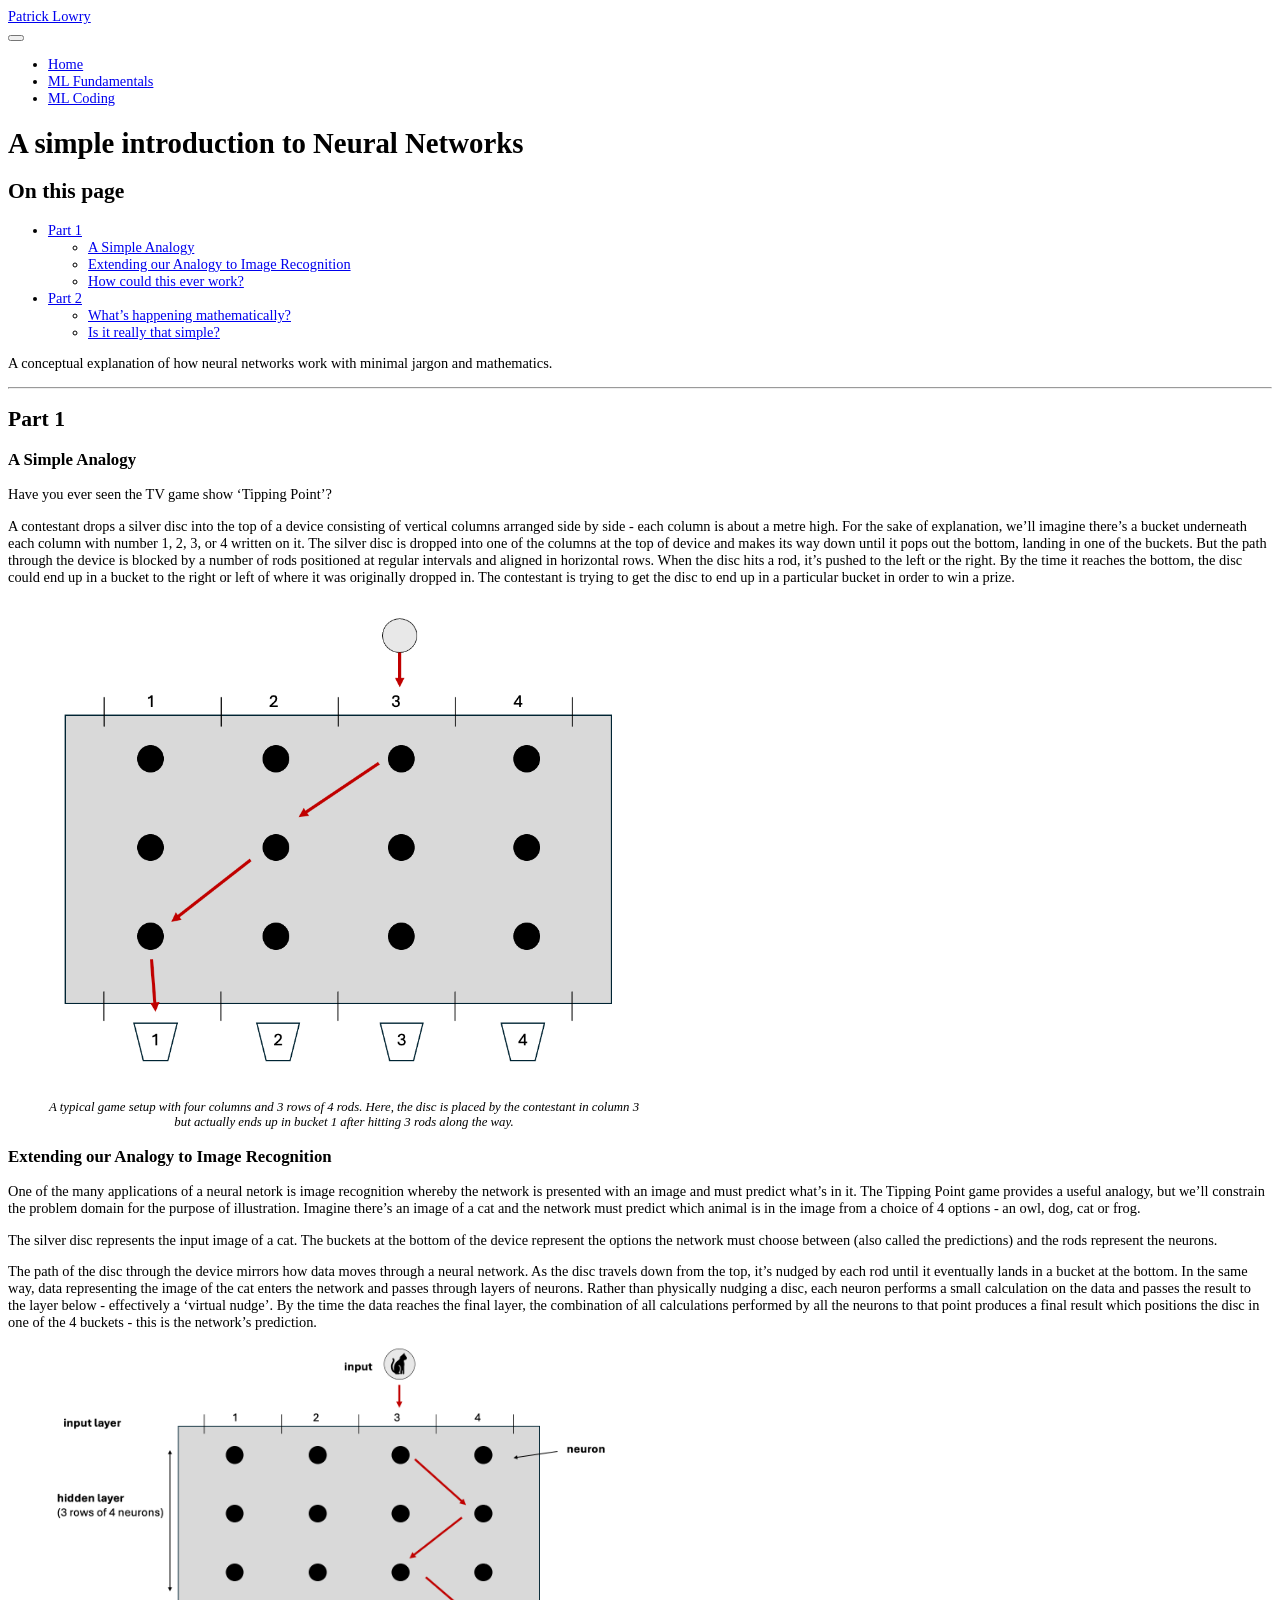
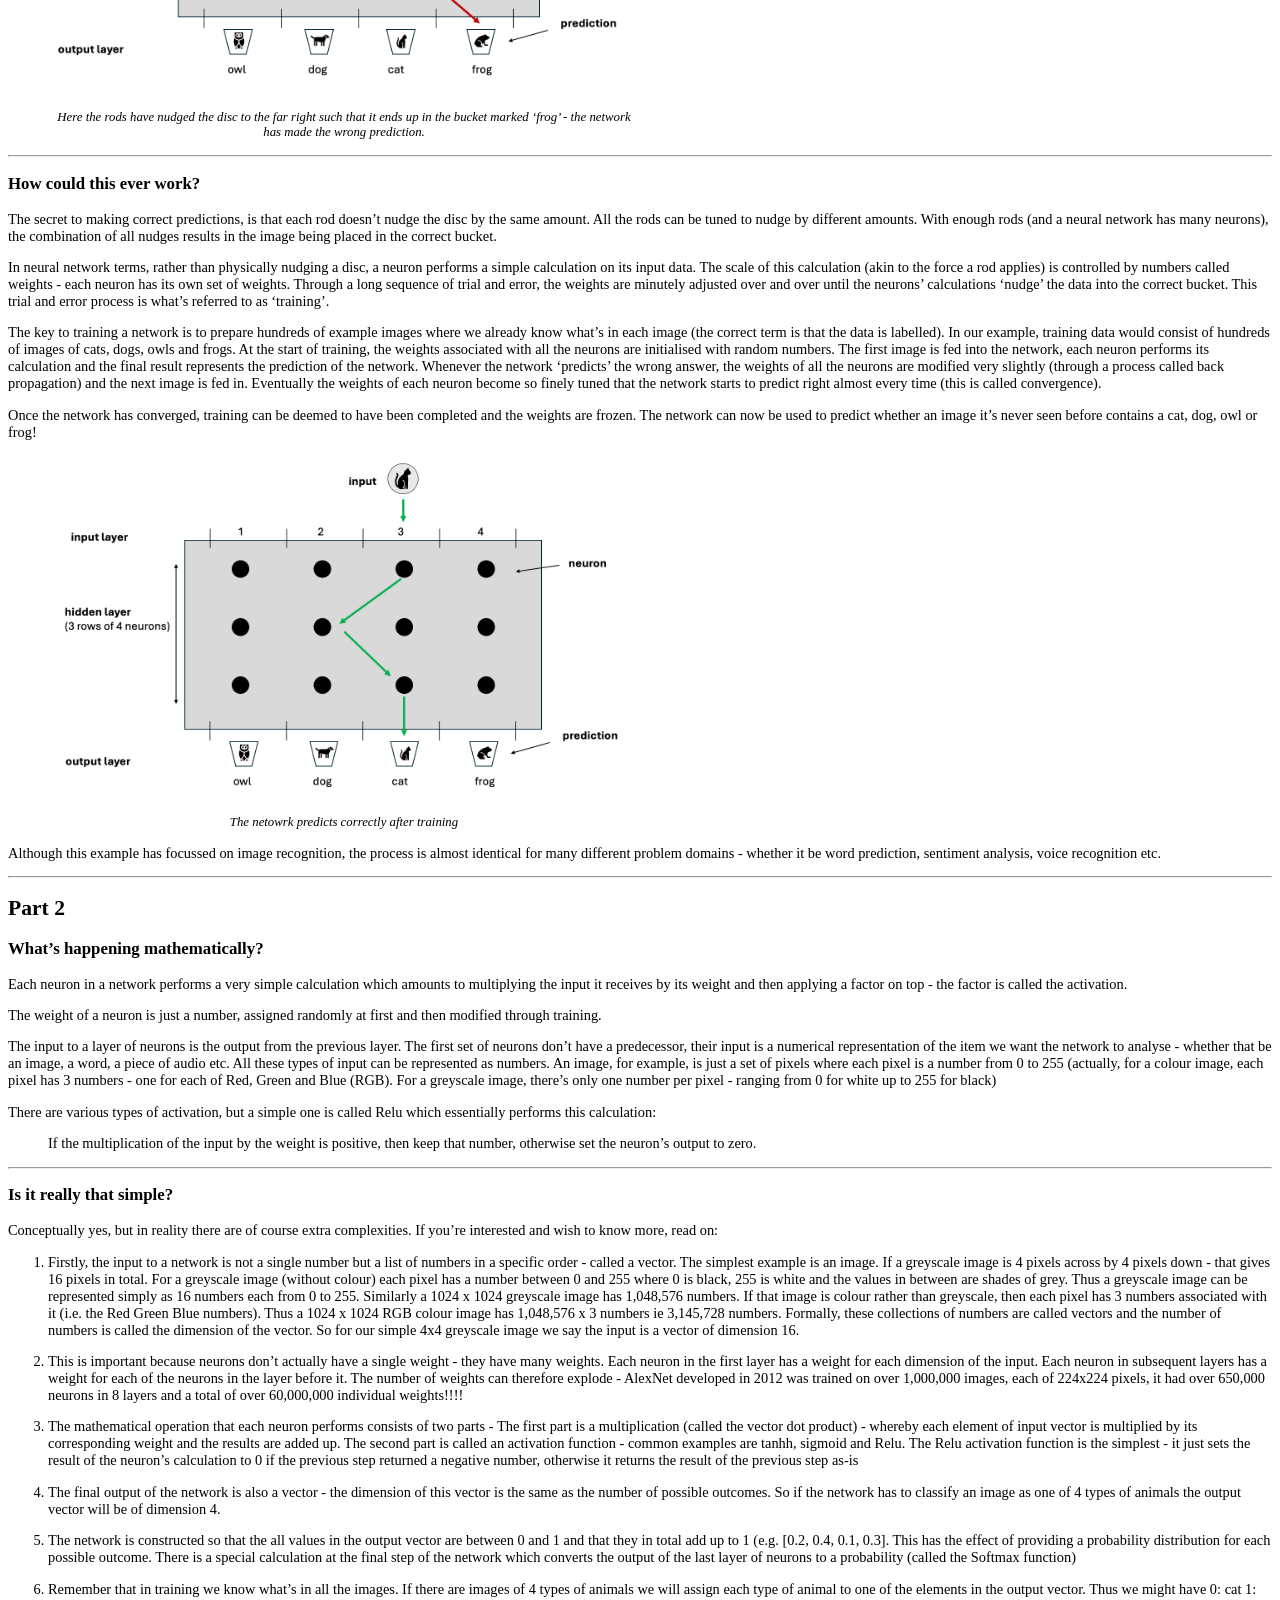
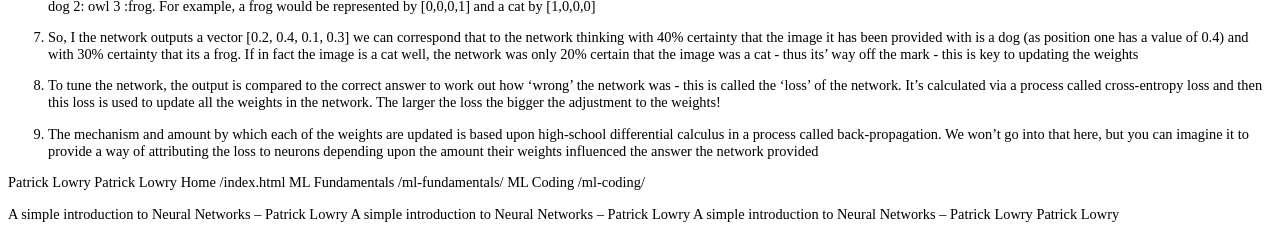
==== ml-fundamentals/chapters/neural_networks.html @ 1f974af2 "switched theme from cyborg to lux" ====
<!DOCTYPE html>
<html xmlns="http://www.w3.org/1999/xhtml" lang="en" xml:lang="en">

<head>

<meta charset="utf-8" />
<meta name="generator" content="quarto-1.8.27" />

<meta name="viewport" content="width=device-width, initial-scale=1.0, user-scalable=yes" />


<title>A simple introduction to Neural Networks – Patrick Lowry</title>
<style>
code{white-space: pre-wrap;}
span.smallcaps{font-variant: small-caps;}
div.columns{display: flex; gap: min(4vw, 1.5em);}
div.column{flex: auto; overflow-x: auto;}
div.hanging-indent{margin-left: 1.5em; text-indent: -1.5em;}
ul.task-list{list-style: none;}
ul.task-list li input[type="checkbox"] {
  width: 0.8em;
  margin: 0 0.8em 0.2em -1em; /* quarto-specific, see https://github.com/quarto-dev/quarto-cli/issues/4556 */ 
  vertical-align: middle;
}
</style>

<!-- htmldependencies:E3FAD763 -->
<script id="quarto-search-options" type="application/json">{
  "location": "navbar",
  "copy-button": false,
  "collapse-after": 3,
  "panel-placement": "end",
  "type": "overlay",
  "limit": 50,
  "keyboard-shortcut": [
    "f",
    "/",
    "s"
  ],
  "show-item-context": false,
  "language": {
    "search-no-results-text": "No results",
    "search-matching-documents-text": "matching documents",
    "search-copy-link-title": "Copy link to search",
    "search-hide-matches-text": "Hide additional matches",
    "search-more-match-text": "more match in this document",
    "search-more-matches-text": "more matches in this document",
    "search-clear-button-title": "Clear",
    "search-text-placeholder": "",
    "search-detached-cancel-button-title": "Cancel",
    "search-submit-button-title": "Submit",
    "search-label": "Search"
  }
}</script>


<link rel="stylesheet" href="../../assets/css/custom-dark.css" />
</head>

<body>

<div id="quarto-search-results"></div>
  <header id="quarto-header" class="headroom fixed-top">
    <nav class="navbar navbar-expand-lg " data-bs-theme="dark">
      <div class="navbar-container container-fluid">
      <div class="navbar-brand-container mx-auto">
    <a class="navbar-brand" href="/index.html">
    <span class="navbar-title">Patrick Lowry</span>
    </a>
  </div>
            <div id="quarto-search" class="" title="Search"></div>
          <button class="navbar-toggler" type="button" data-bs-toggle="collapse" data-bs-target="#navbarCollapse"
  aria-controls="navbarCollapse" role="menu" aria-expanded="false" aria-label="Toggle navigation"
  onclick="if (window.quartoToggleHeadroom) { window.quartoToggleHeadroom(); }">
  <span class="navbar-toggler-icon"></span>
</button>
          <div class="collapse navbar-collapse" id="navbarCollapse">
            <ul class="navbar-nav navbar-nav-scroll me-auto">
  <li class="nav-item">
    <a class="nav-link" href="/index.html"> 
<span class="menu-text">Home</span></a>
  </li>  
  <li class="nav-item">
    <a class="nav-link" href="/ml-fundamentals/"> 
<span class="menu-text">ML Fundamentals</span></a>
  </li>  
  <li class="nav-item">
    <a class="nav-link" href="/ml-coding/"> 
<span class="menu-text">ML Coding</span></a>
  </li>  
</ul>
          </div> <!-- /navcollapse -->
            <div class="quarto-navbar-tools">
</div>
      </div> <!-- /container-fluid -->
    </nav>
</header>
<!-- content -->
<div id="quarto-content" class="quarto-container page-columns page-rows-contents page-layout-article page-navbar">
<!-- sidebar -->
<!-- margin-sidebar -->
    <div id="quarto-margin-sidebar" class="sidebar margin-sidebar">
        <div id="quarto-toc-target"></div>
    </div>
<!-- main -->
<main class="content" id="quarto-document-content">

<header id="title-block-header" class="quarto-title-block default">
<div class="quarto-title">
<h1 class="title">A simple introduction to Neural Networks</h1>
</div>



<div class="quarto-title-meta">

    
  
    
  </div>
  


</header>

<nav id="TOC" role="doc-toc">
    <h2 id="toc-title">On this page</h2>
   
  <ul>
  <li><a href="#part-1" id="toc-part-1">Part 1</a>
  <ul>
  <li><a href="#a-simple-analogy" id="toc-a-simple-analogy">A Simple Analogy</a></li>
  <li><a href="#extending-our-analogy-to-image-recognition" id="toc-extending-our-analogy-to-image-recognition">Extending our Analogy to Image Recognition</a></li>
  <li><a href="#how-could-this-ever-work" id="toc-how-could-this-ever-work">How could this ever work?</a></li>
  </ul></li>
  <li><a href="#part-2" id="toc-part-2">Part 2</a>
  <ul>
  <li><a href="#whats-happening-mathematically" id="toc-whats-happening-mathematically">What’s happening mathematically?</a></li>
  <li><a href="#is-it-really-that-simple" id="toc-is-it-really-that-simple">Is it really that simple?</a></li>
  </ul></li>
  </ul>
</nav>
<p>A conceptual explanation of how neural networks work with minimal jargon and mathematics.</p>
<hr />
<section id="part-1" class="level2">
<h2>Part 1</h2>
<!--
### What is a Neural Network?

You can think of a neural network as a web of millions of tiny calculators linked together in rows. They perform their calculations on some input (e.g an image) to aim to produce a result. Each tiny calculator in the web is a neuron, all a neuron does is receives input data, performs a very simple calculation and sends the result to the next set of neurons. This process repeats until a final answer is provided. That is literally it.

The power of a neural network comes from the combined calculations of millions of neurons acting together. They are arranged in layers with the outputs of all neurons in one layer providing the inputs to all the neurons in the next layer and so on. Each layer could have thousands of neurons and there can be thousands of layers. For example, one of the earliest neural networks used in image recognition had over 650,000 neurons.

---

-->
<section id="a-simple-analogy" class="level3">
<h3>A Simple Analogy</h3>
<p>Have you ever seen the TV game show ‘Tipping Point’?</p>
<p>A contestant drops a silver disc into the top of a device consisting of vertical columns arranged side by side - each column is about a metre high. For the sake of explanation, we’ll imagine there’s a bucket underneath each column with number 1, 2, 3, or 4 written on it. The silver disc is dropped into one of the columns at the top of device and makes its way down until it pops out the bottom, landing in one of the buckets. But the path through the device is blocked by a number of rods positioned at regular intervals and aligned in horizontal rows. When the disc hits a rod, it’s pushed to the left or the right. By the time it reaches the bottom, the disc could end up in a bucket to the right or left of where it was originally dropped in. The contestant is trying to get the disc to end up in a particular bucket in order to win a prize.</p>
<div class="quarto-figure quarto-figure-center">
<figure>
<p><img src="tipping_point_1.png" class="img-fluid" style="width:50.0%" /></p>
<figcaption>A typical game setup with four columns and 3 rows of 4 rods. Here, the disc is placed by the contestant in column 3 but actually ends up in bucket 1 after hitting 3 rods along the way.</figcaption>
</figure>
</div>
</section>
<section id="extending-our-analogy-to-image-recognition" class="level3">
<h3>Extending our Analogy to Image Recognition</h3>
<p>One of the many applications of a neural netork is image recognition whereby the network is presented with an image and must predict what’s in it. The Tipping Point game provides a useful analogy, but we’ll constrain the problem domain for the purpose of illustration. Imagine there’s an image of a cat and the network must predict which animal is in the image from a choice of 4 options - an owl, dog, cat or frog.</p>
<p>The silver disc represents the input image of a cat. The buckets at the bottom of the device represent the options the network must choose between (also called the predictions) and the rods represent the neurons.</p>
<p>The path of the disc through the device mirrors how data moves through a neural network. As the disc travels down from the top, it’s nudged by each rod until it eventually lands in a bucket at the bottom. In the same way, data representing the image of the cat enters the network and passes through layers of neurons. Rather than physically nudging a disc, each neuron performs a small calculation on the data and passes the result to the layer below - effectively a ‘virtual nudge’. By the time the data reaches the final layer, the combination of all calculations performed by all the neurons to that point produces a final result which positions the disc in one of the 4 buckets - this is the network’s prediction.</p>
<div class="quarto-figure quarto-figure-center">
<figure>
<p><img src="tipping_point_3.png" class="img-fluid" style="width:50.0%" /></p>
<figcaption>Here the rods have nudged the disc to the far right such that it ends up in the bucket marked ‘frog’ - the network has made the wrong prediction.</figcaption>
</figure>
</div>
<hr />
</section>
<section id="how-could-this-ever-work" class="level3">
<h3>How could this ever work?</h3>
<p>The secret to making correct predictions, is that each rod doesn’t nudge the disc by the same amount. All the rods can be tuned to nudge by different amounts. With enough rods (and a neural network has many neurons), the combination of all nudges results in the image being placed in the correct bucket.</p>
<p>In neural network terms, rather than physically nudging a disc, a neuron performs a simple calculation on its input data. The scale of this calculation (akin to the force a rod applies) is controlled by numbers called weights - each neuron has its own set of weights. Through a long sequence of trial and error, the weights are minutely adjusted over and over until the neurons’ calculations ‘nudge’ the data into the correct bucket. This trial and error process is what’s referred to as ‘training’.</p>
<p>The key to training a network is to prepare hundreds of example images where we already know what’s in each image (the correct term is that the data is labelled). In our example, training data would consist of hundreds of images of cats, dogs, owls and frogs. At the start of training, the weights associated with all the neurons are initialised with random numbers. The first image is fed into the network, each neuron performs its calculation and the final result represents the prediction of the network. Whenever the network ‘predicts’ the wrong answer, the weights of all the neurons are modified very slightly (through a process called back propagation) and the next image is fed in. Eventually the weights of each neuron become so finely tuned that the network starts to predict right almost every time (this is called convergence).</p>
<p>Once the network has converged, training can be deemed to have been completed and the weights are frozen. The network can now be used to predict whether an image it’s never seen before contains a cat, dog, owl or frog!</p>
<div class="quarto-figure quarto-figure-center">
<figure>
<p><img src="tipping_point_4.png" class="img-fluid" style="width:50.0%" /></p>
<figcaption>The netowrk predicts correctly after training</figcaption>
</figure>
</div>
<p>Although this example has focussed on image recognition, the process is almost identical for many different problem domains - whether it be word prediction, sentiment analysis, voice recognition etc.</p>
<hr />
</section>
</section>
<section id="part-2" class="level2">
<h2>Part 2</h2>
<section id="whats-happening-mathematically" class="level3">
<h3>What’s happening mathematically?</h3>
<p>Each neuron in a network performs a very simple calculation which amounts to multiplying the input it receives by its weight and then applying a factor on top - the factor is called the activation.</p>
<p>The weight of a neuron is just a number, assigned randomly at first and then modified through training.</p>
<p>The input to a layer of neurons is the output from the previous layer. The first set of neurons don’t have a predecessor, their input is a numerical representation of the item we want the network to analyse - whether that be an image, a word, a piece of audio etc. All these types of input can be represented as numbers. An image, for example, is just a set of pixels where each pixel is a number from 0 to 255 (actually, for a colour image, each pixel has 3 numbers - one for each of Red, Green and Blue (RGB). For a greyscale image, there’s only one number per pixel - ranging from 0 for white up to 255 for black)</p>
<p>There are various types of activation, but a simple one is called Relu which essentially performs this calculation:</p>
<blockquote>
<p>If the multiplication of the input by the weight is positive, then keep that number, otherwise set the neuron’s output to zero.</p>
</blockquote>
<hr />
</section>
<section id="is-it-really-that-simple" class="level3">
<h3>Is it really that simple?</h3>
<p>Conceptually yes, but in reality there are of course extra complexities. If you’re interested and wish to know more, read on:</p>
<ol type="1">
<li><p>Firstly, the input to a network is not a single number but a list of numbers in a specific order - called a vector. The simplest example is an image. If a greyscale image is 4 pixels across by 4 pixels down - that gives 16 pixels in total. For a greyscale image (without colour) each pixel has a number between 0 and 255 where 0 is black, 255 is white and the values in between are shades of grey. Thus a greyscale image can be represented simply as 16 numbers each from 0 to 255. Similarly a 1024 x 1024 greyscale image has 1,048,576 numbers. If that image is colour rather than greyscale, then each pixel has 3 numbers associated with it (i.e. the Red Green Blue numbers). Thus a 1024 x 1024 RGB colour image has 1,048,576 x 3 numbers ie 3,145,728 numbers. Formally, these collections of numbers are called vectors and the number of numbers is called the dimension of the vector. So for our simple 4x4 greyscale image we say the input is a vector of dimension 16.</p></li>
<li><p>This is important because neurons don’t actually have a single weight - they have many weights. Each neuron in the first layer has a weight for each dimension of the input. Each neuron in subsequent layers has a weight for each of the neurons in the layer before it. The number of weights can therefore explode - AlexNet developed in 2012 was trained on over 1,000,000 images, each of 224x224 pixels, it had over 650,000 neurons in 8 layers and a total of over 60,000,000 individual weights!!!!</p></li>
<li><p>The mathematical operation that each neuron performs consists of two parts - The first part is a multiplication (called the vector dot product) - whereby each element of input vector is multiplied by its corresponding weight and the results are added up. The second part is called an activation function - common examples are tanhh, sigmoid and Relu. The Relu activation function is the simplest - it just sets the result of the neuron’s calculation to 0 if the previous step returned a negative number, otherwise it returns the result of the previous step as-is</p></li>
<li><p>The final output of the network is also a vector - the dimension of this vector is the same as the number of possible outcomes. So if the network has to classify an image as one of 4 types of animals the output vector will be of dimension 4.</p></li>
<li><p>The network is constructed so that the all values in the output vector are between 0 and 1 and that they in total add up to 1 (e.g. [0.2, 0.4, 0.1, 0.3]. This has the effect of providing a probability distribution for each possible outcome. There is a special calculation at the final step of the network which converts the output of the last layer of neurons to a probability (called the Softmax function)</p></li>
<li><p>Remember that in training we know what’s in all the images. If there are images of 4 types of animals we will assign each type of animal to one of the elements in the output vector. Thus we might have 0: cat 1: dog 2: owl 3 :frog. For example, a frog would be represented by [0,0,0,1] and a cat by [1,0,0,0]</p></li>
<li><p>So, I the network outputs a vector [0.2, 0.4, 0.1, 0.3] we can correspond that to the network thinking with 40% certainty that the image it has been provided with is a dog (as position one has a value of 0.4) and with 30% certainty that its a frog. If in fact the image is a cat well, the network was only 20% certain that the image was a cat - thus its’ way off the mark - this is key to updating the weights</p></li>
<li><p>To tune the network, the output is compared to the correct answer to work out how ‘wrong’ the network was - this is called the ‘loss’ of the network. It’s calculated via a process called cross-entropy loss and then this loss is used to update all the weights in the network. The larger the loss the bigger the adjustment to the weights!</p></li>
<li><p>The mechanism and amount by which each of the weights are updated is based upon high-school differential calculus in a process called back-propagation. We won’t go into that here, but you can imagine it to provide a way of attributing the loss to neurons depending upon the amount their weights influenced the answer the network provided</p></li>
</ol>
<div id="quarto-navigation-envelope" class="hidden">
<p><span class="hidden quarto-markdown-envelope-contents" data-render-id="cXVhcnRvLWludC1zaWRlYmFyLXRpdGxl">Patrick Lowry</span> <span class="hidden quarto-markdown-envelope-contents" data-render-id="cXVhcnRvLWludC1uYXZiYXItdGl0bGU=">Patrick Lowry</span> <span class="hidden quarto-markdown-envelope-contents" data-render-id="cXVhcnRvLWludC1uYXZiYXI6SG9tZQ==">Home</span> <span class="hidden quarto-markdown-envelope-contents" data-render-id="cXVhcnRvLWludC1uYXZiYXI6L2luZGV4Lmh0bWw=">/index.html</span> <span class="hidden quarto-markdown-envelope-contents" data-render-id="cXVhcnRvLWludC1uYXZiYXI6TUwgRnVuZGFtZW50YWxz">ML Fundamentals</span> <span class="hidden quarto-markdown-envelope-contents" data-render-id="cXVhcnRvLWludC1uYXZiYXI6L21sLWZ1bmRhbWVudGFscy8=">/ml-fundamentals/</span> <span class="hidden quarto-markdown-envelope-contents" data-render-id="cXVhcnRvLWludC1uYXZiYXI6TUwgQ29kaW5n">ML Coding</span> <span class="hidden quarto-markdown-envelope-contents" data-render-id="cXVhcnRvLWludC1uYXZiYXI6L21sLWNvZGluZy8=">/ml-coding/</span></p>
</div>
<div id="quarto-meta-markdown" class="hidden">
<p><span class="hidden quarto-markdown-envelope-contents" data-render-id="cXVhcnRvLW1ldGF0aXRsZQ==">A simple introduction to Neural Networks – Patrick Lowry</span> <span class="hidden quarto-markdown-envelope-contents" data-render-id="cXVhcnRvLXR3aXR0ZXJjYXJkdGl0bGU=">A simple introduction to Neural Networks – Patrick Lowry</span> <span class="hidden quarto-markdown-envelope-contents" data-render-id="cXVhcnRvLW9nY2FyZHRpdGxl">A simple introduction to Neural Networks – Patrick Lowry</span> <span class="hidden quarto-markdown-envelope-contents" data-render-id="cXVhcnRvLW1ldGFzaXRlbmFtZQ==">Patrick Lowry</span> <span class="hidden quarto-markdown-envelope-contents" data-render-id="cXVhcnRvLXR3aXR0ZXJjYXJkZGVzYw=="></span> <span class="hidden quarto-markdown-envelope-contents" data-render-id="cXVhcnRvLW9nY2FyZGRkZXNj"></span></p>
</div>
</section>
</section>

</main> <!-- /main -->
<script id = "quarto-html-after-body" type="application/javascript">
  window.document.addEventListener("DOMContentLoaded", function (event) {
    const icon = "";
    const anchorJS = new window.AnchorJS();
    anchorJS.options = {
      placement: 'right',
      icon: icon
    };
    anchorJS.add('.anchored');
    const isCodeAnnotation = (el) => {
      for (const clz of el.classList) {
        if (clz.startsWith('code-annotation-')) {                     
          return true;
        }
      }
      return false;
    }
    const onCopySuccess = function(e) {
      // button target
      const button = e.trigger;
      // don't keep focus
      button.blur();
      // flash "checked"
      button.classList.add('code-copy-button-checked');
      var currentTitle = button.getAttribute("title");
      button.setAttribute("title", "Copied!");
      let tooltip;
      if (window.bootstrap) {
        button.setAttribute("data-bs-toggle", "tooltip");
        button.setAttribute("data-bs-placement", "left");
        button.setAttribute("data-bs-title", "Copied!");
        tooltip = new bootstrap.Tooltip(button, 
          { trigger: "manual", 
            customClass: "code-copy-button-tooltip",
            offset: [0, -8]});
        tooltip.show();    
      }
      setTimeout(function() {
        if (tooltip) {
          tooltip.hide();
          button.removeAttribute("data-bs-title");
          button.removeAttribute("data-bs-toggle");
          button.removeAttribute("data-bs-placement");
        }
        button.setAttribute("title", currentTitle);
        button.classList.remove('code-copy-button-checked');
      }, 1000);
      // clear code selection
      e.clearSelection();
    }
    const getTextToCopy = function(trigger) {
      const outerScaffold = trigger.parentElement.cloneNode(true);
      const codeEl = outerScaffold.querySelector('code');
      for (const childEl of codeEl.children) {
        if (isCodeAnnotation(childEl)) {
          childEl.remove();
        }
      }
      return codeEl.innerText;
    }
    const clipboard = new window.ClipboardJS('.code-copy-button:not([data-in-quarto-modal])', {
      text: getTextToCopy
    });
    clipboard.on('success', onCopySuccess);
    if (window.document.getElementById('quarto-embedded-source-code-modal')) {
      const clipboardModal = new window.ClipboardJS('.code-copy-button[data-in-quarto-modal]', {
        text: getTextToCopy,
        container: window.document.getElementById('quarto-embedded-source-code-modal')
      });
      clipboardModal.on('success', onCopySuccess);
    }
      var localhostRegex = new RegExp(/^(?:http|https):\/\/localhost\:?[0-9]*\//);
      var mailtoRegex = new RegExp(/^mailto:/);
        var filterRegex = new RegExp('/' + window.location.host + '/');
      var isInternal = (href) => {
          return filterRegex.test(href) || localhostRegex.test(href) || mailtoRegex.test(href);
      }
      // Inspect non-navigation links and adorn them if external
     var links = window.document.querySelectorAll('a[href]:not(.nav-link):not(.navbar-brand):not(.toc-action):not(.sidebar-link):not(.sidebar-item-toggle):not(.pagination-link):not(.no-external):not([aria-hidden]):not(.dropdown-item):not(.quarto-navigation-tool):not(.about-link)');
      for (var i=0; i<links.length; i++) {
        const link = links[i];
        if (!isInternal(link.href)) {
          // undo the damage that might have been done by quarto-nav.js in the case of
          // links that we want to consider external
          if (link.dataset.originalHref !== undefined) {
            link.href = link.dataset.originalHref;
          }
        }
      }
    function tippyHover(el, contentFn, onTriggerFn, onUntriggerFn) {
      const config = {
        allowHTML: true,
        maxWidth: 500,
        delay: 100,
        arrow: false,
        appendTo: function(el) {
            return el.parentElement;
        },
        interactive: true,
        interactiveBorder: 10,
        theme: 'quarto',
        placement: 'bottom-start',
      };
      if (contentFn) {
        config.content = contentFn;
      }
      if (onTriggerFn) {
        config.onTrigger = onTriggerFn;
      }
      if (onUntriggerFn) {
        config.onUntrigger = onUntriggerFn;
      }
      window.tippy(el, config); 
    }
    const noterefs = window.document.querySelectorAll('a[role="doc-noteref"]');
    for (var i=0; i<noterefs.length; i++) {
      const ref = noterefs[i];
      tippyHover(ref, function() {
        // use id or data attribute instead here
        let href = ref.getAttribute('data-footnote-href') || ref.getAttribute('href');
        try { href = new URL(href).hash; } catch {}
        const id = href.replace(/^#\/?/, "");
        const note = window.document.getElementById(id);
        if (note) {
          return note.innerHTML;
        } else {
          return "";
        }
      });
    }
    const xrefs = window.document.querySelectorAll('a.quarto-xref');
    const processXRef = (id, note) => {
      // Strip column container classes
      const stripColumnClz = (el) => {
        el.classList.remove("page-full", "page-columns");
        if (el.children) {
          for (const child of el.children) {
            stripColumnClz(child);
          }
        }
      }
      stripColumnClz(note)
      if (id === null || id.startsWith('sec-')) {
        // Special case sections, only their first couple elements
        const container = document.createElement("div");
        if (note.children && note.children.length > 2) {
          container.appendChild(note.children[0].cloneNode(true));
          for (let i = 1; i < note.children.length; i++) {
            const child = note.children[i];
            if (child.tagName === "P" && child.innerText === "") {
              continue;
            } else {
              container.appendChild(child.cloneNode(true));
              break;
            }
          }
          if (window.Quarto?.typesetMath) {
            window.Quarto.typesetMath(container);
          }
          return container.innerHTML
        } else {
          if (window.Quarto?.typesetMath) {
            window.Quarto.typesetMath(note);
          }
          return note.innerHTML;
        }
      } else {
        // Remove any anchor links if they are present
        const anchorLink = note.querySelector('a.anchorjs-link');
        if (anchorLink) {
          anchorLink.remove();
        }
        if (window.Quarto?.typesetMath) {
          window.Quarto.typesetMath(note);
        }
        if (note.classList.contains("callout")) {
          return note.outerHTML;
        } else {
          return note.innerHTML;
        }
      }
    }
    for (var i=0; i<xrefs.length; i++) {
      const xref = xrefs[i];
      tippyHover(xref, undefined, function(instance) {
        instance.disable();
        let url = xref.getAttribute('href');
        let hash = undefined; 
        if (url.startsWith('#')) {
          hash = url;
        } else {
          try { hash = new URL(url).hash; } catch {}
        }
        if (hash) {
          const id = hash.replace(/^#\/?/, "");
          const note = window.document.getElementById(id);
          if (note !== null) {
            try {
              const html = processXRef(id, note.cloneNode(true));
              instance.setContent(html);
            } finally {
              instance.enable();
              instance.show();
            }
          } else {
            // See if we can fetch this
            fetch(url.split('#')[0])
            .then(res => res.text())
            .then(html => {
              const parser = new DOMParser();
              const htmlDoc = parser.parseFromString(html, "text/html");
              const note = htmlDoc.getElementById(id);
              if (note !== null) {
                const html = processXRef(id, note);
                instance.setContent(html);
              } 
            }).finally(() => {
              instance.enable();
              instance.show();
            });
          }
        } else {
          // See if we can fetch a full url (with no hash to target)
          // This is a special case and we should probably do some content thinning / targeting
          fetch(url)
          .then(res => res.text())
          .then(html => {
            const parser = new DOMParser();
            const htmlDoc = parser.parseFromString(html, "text/html");
            const note = htmlDoc.querySelector('main.content');
            if (note !== null) {
              // This should only happen for chapter cross references
              // (since there is no id in the URL)
              // remove the first header
              if (note.children.length > 0 && note.children[0].tagName === "HEADER") {
                note.children[0].remove();
              }
              const html = processXRef(null, note);
              instance.setContent(html);
            } 
          }).finally(() => {
            instance.enable();
            instance.show();
          });
        }
      }, function(instance) {
      });
    }
        let selectedAnnoteEl;
        const selectorForAnnotation = ( cell, annotation) => {
          let cellAttr = 'data-code-cell="' + cell + '"';
          let lineAttr = 'data-code-annotation="' +  annotation + '"';
          const selector = 'span[' + cellAttr + '][' + lineAttr + ']';
          return selector;
        }
        const selectCodeLines = (annoteEl) => {
          const doc = window.document;
          const targetCell = annoteEl.getAttribute("data-target-cell");
          const targetAnnotation = annoteEl.getAttribute("data-target-annotation");
          const annoteSpan = window.document.querySelector(selectorForAnnotation(targetCell, targetAnnotation));
          const lines = annoteSpan.getAttribute("data-code-lines").split(",");
          const lineIds = lines.map((line) => {
            return targetCell + "-" + line;
          })
          let top = null;
          let height = null;
          let parent = null;
          if (lineIds.length > 0) {
              //compute the position of the single el (top and bottom and make a div)
              const el = window.document.getElementById(lineIds[0]);
              top = el.offsetTop;
              height = el.offsetHeight;
              parent = el.parentElement.parentElement;
            if (lineIds.length > 1) {
              const lastEl = window.document.getElementById(lineIds[lineIds.length - 1]);
              const bottom = lastEl.offsetTop + lastEl.offsetHeight;
              height = bottom - top;
            }
            if (top !== null && height !== null && parent !== null) {
              // cook up a div (if necessary) and position it 
              let div = window.document.getElementById("code-annotation-line-highlight");
              if (div === null) {
                div = window.document.createElement("div");
                div.setAttribute("id", "code-annotation-line-highlight");
                div.style.position = 'absolute';
                parent.appendChild(div);
              }
              div.style.top = top - 2 + "px";
              div.style.height = height + 4 + "px";
              div.style.left = 0;
              let gutterDiv = window.document.getElementById("code-annotation-line-highlight-gutter");
              if (gutterDiv === null) {
                gutterDiv = window.document.createElement("div");
                gutterDiv.setAttribute("id", "code-annotation-line-highlight-gutter");
                gutterDiv.style.position = 'absolute';
                const codeCell = window.document.getElementById(targetCell);
                const gutter = codeCell.querySelector('.code-annotation-gutter');
                gutter.appendChild(gutterDiv);
              }
              gutterDiv.style.top = top - 2 + "px";
              gutterDiv.style.height = height + 4 + "px";
            }
            selectedAnnoteEl = annoteEl;
          }
        };
        const unselectCodeLines = () => {
          const elementsIds = ["code-annotation-line-highlight", "code-annotation-line-highlight-gutter"];
          elementsIds.forEach((elId) => {
            const div = window.document.getElementById(elId);
            if (div) {
              div.remove();
            }
          });
          selectedAnnoteEl = undefined;
        };
          // Handle positioning of the toggle
      window.addEventListener(
        "resize",
        throttle(() => {
          elRect = undefined;
          if (selectedAnnoteEl) {
            selectCodeLines(selectedAnnoteEl);
          }
        }, 10)
      );
      function throttle(fn, ms) {
      let throttle = false;
      let timer;
        return (...args) => {
          if(!throttle) { // first call gets through
              fn.apply(this, args);
              throttle = true;
          } else { // all the others get throttled
              if(timer) clearTimeout(timer); // cancel #2
              timer = setTimeout(() => {
                fn.apply(this, args);
                timer = throttle = false;
              }, ms);
          }
        };
      }
        // Attach click handler to the DT
        const annoteDls = window.document.querySelectorAll('dt[data-target-cell]');
        for (const annoteDlNode of annoteDls) {
          annoteDlNode.addEventListener('click', (event) => {
            const clickedEl = event.target;
            if (clickedEl !== selectedAnnoteEl) {
              unselectCodeLines();
              const activeEl = window.document.querySelector('dt[data-target-cell].code-annotation-active');
              if (activeEl) {
                activeEl.classList.remove('code-annotation-active');
              }
              selectCodeLines(clickedEl);
              clickedEl.classList.add('code-annotation-active');
            } else {
              // Unselect the line
              unselectCodeLines();
              clickedEl.classList.remove('code-annotation-active');
            }
          });
        }
    const findCites = (el) => {
      const parentEl = el.parentElement;
      if (parentEl) {
        const cites = parentEl.dataset.cites;
        if (cites) {
          return {
            el,
            cites: cites.split(' ')
          };
        } else {
          return findCites(el.parentElement)
        }
      } else {
        return undefined;
      }
    };
    var bibliorefs = window.document.querySelectorAll('a[role="doc-biblioref"]');
    for (var i=0; i<bibliorefs.length; i++) {
      const ref = bibliorefs[i];
      const citeInfo = findCites(ref);
      if (citeInfo) {
        tippyHover(citeInfo.el, function() {
          var popup = window.document.createElement('div');
          citeInfo.cites.forEach(function(cite) {
            var citeDiv = window.document.createElement('div');
            citeDiv.classList.add('hanging-indent');
            citeDiv.classList.add('csl-entry');
            var biblioDiv = window.document.getElementById('ref-' + cite);
            if (biblioDiv) {
              citeDiv.innerHTML = biblioDiv.innerHTML;
            }
            popup.appendChild(citeDiv);
          });
          return popup.innerHTML;
        });
      }
    }
  });
  </script>
</div> <!-- /content -->

</body>

</html>
---- assets/css/custom-dark.css ----
body {
  font-size: 0.9rem;
}

figcaption {
  font-style: italic;
  font-size: 0.8rem;
  width: 50%;
  text-align: center;
  color: inherit;
}
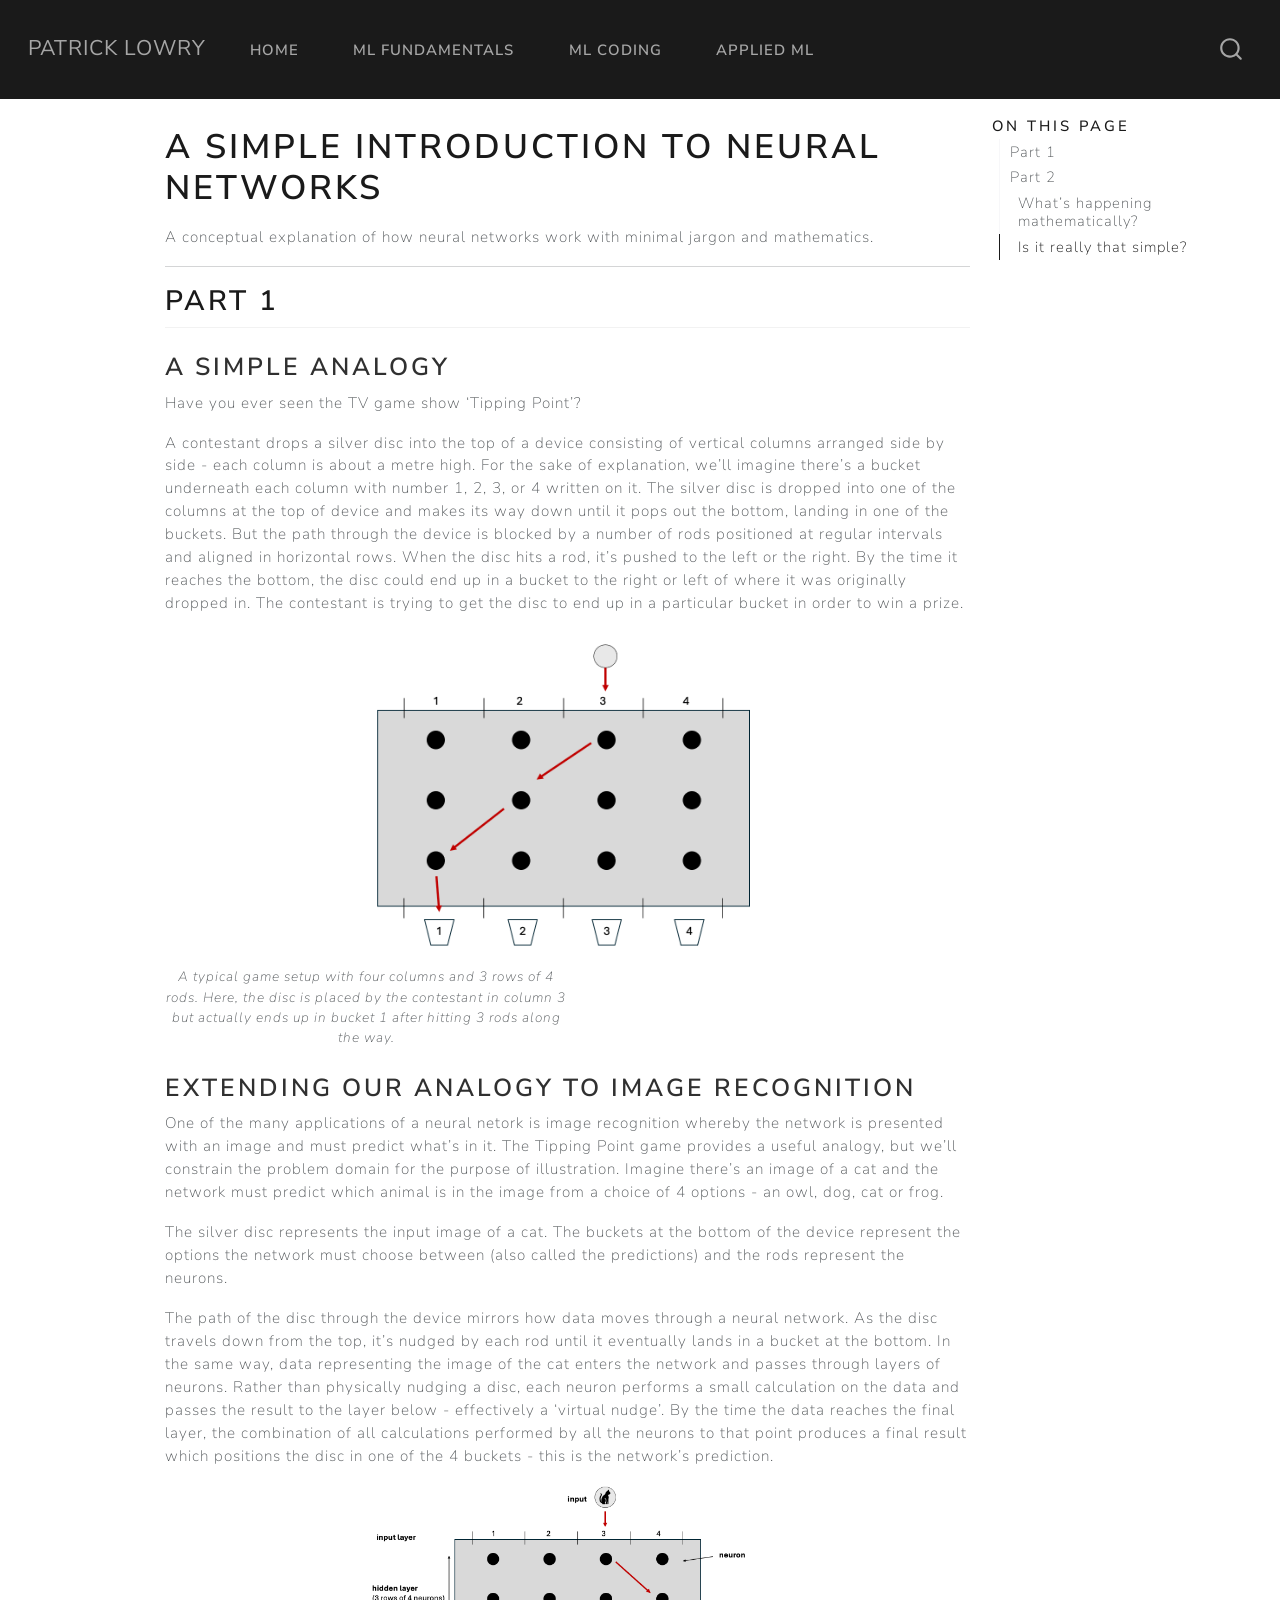
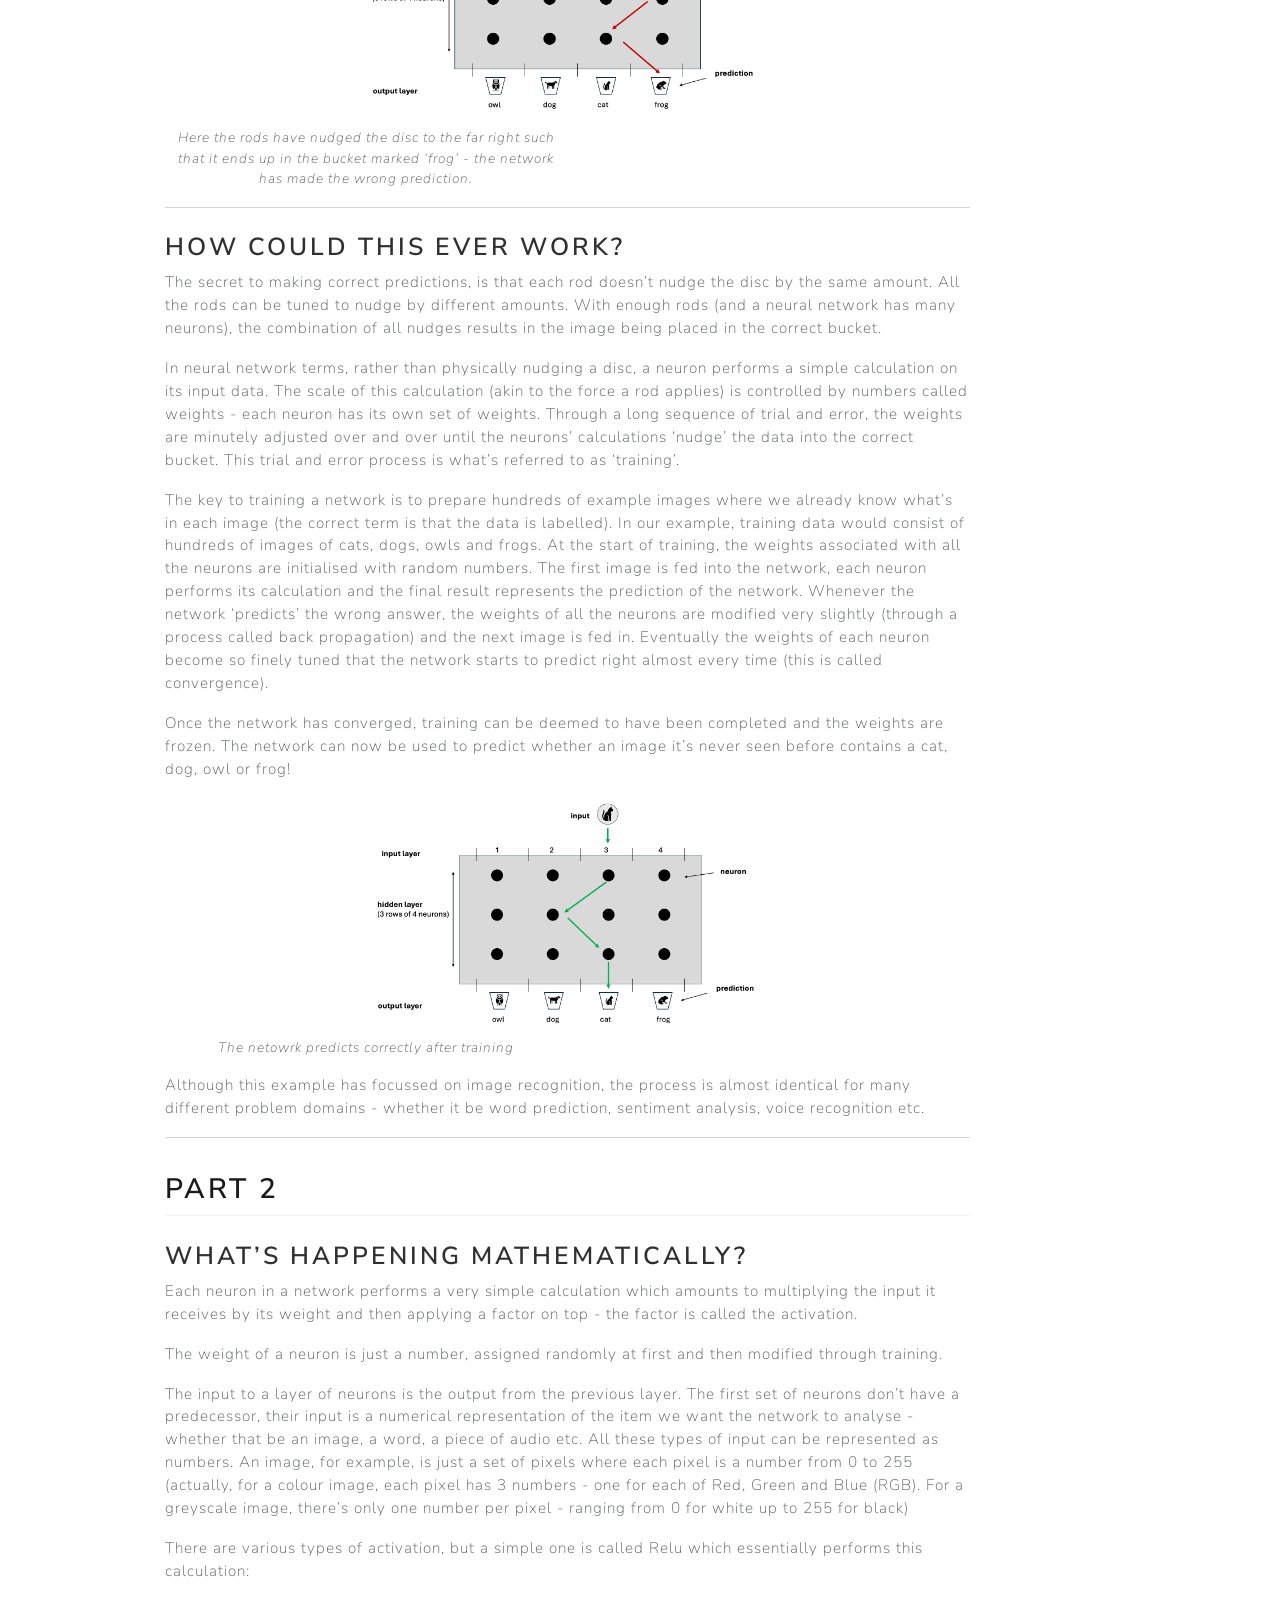
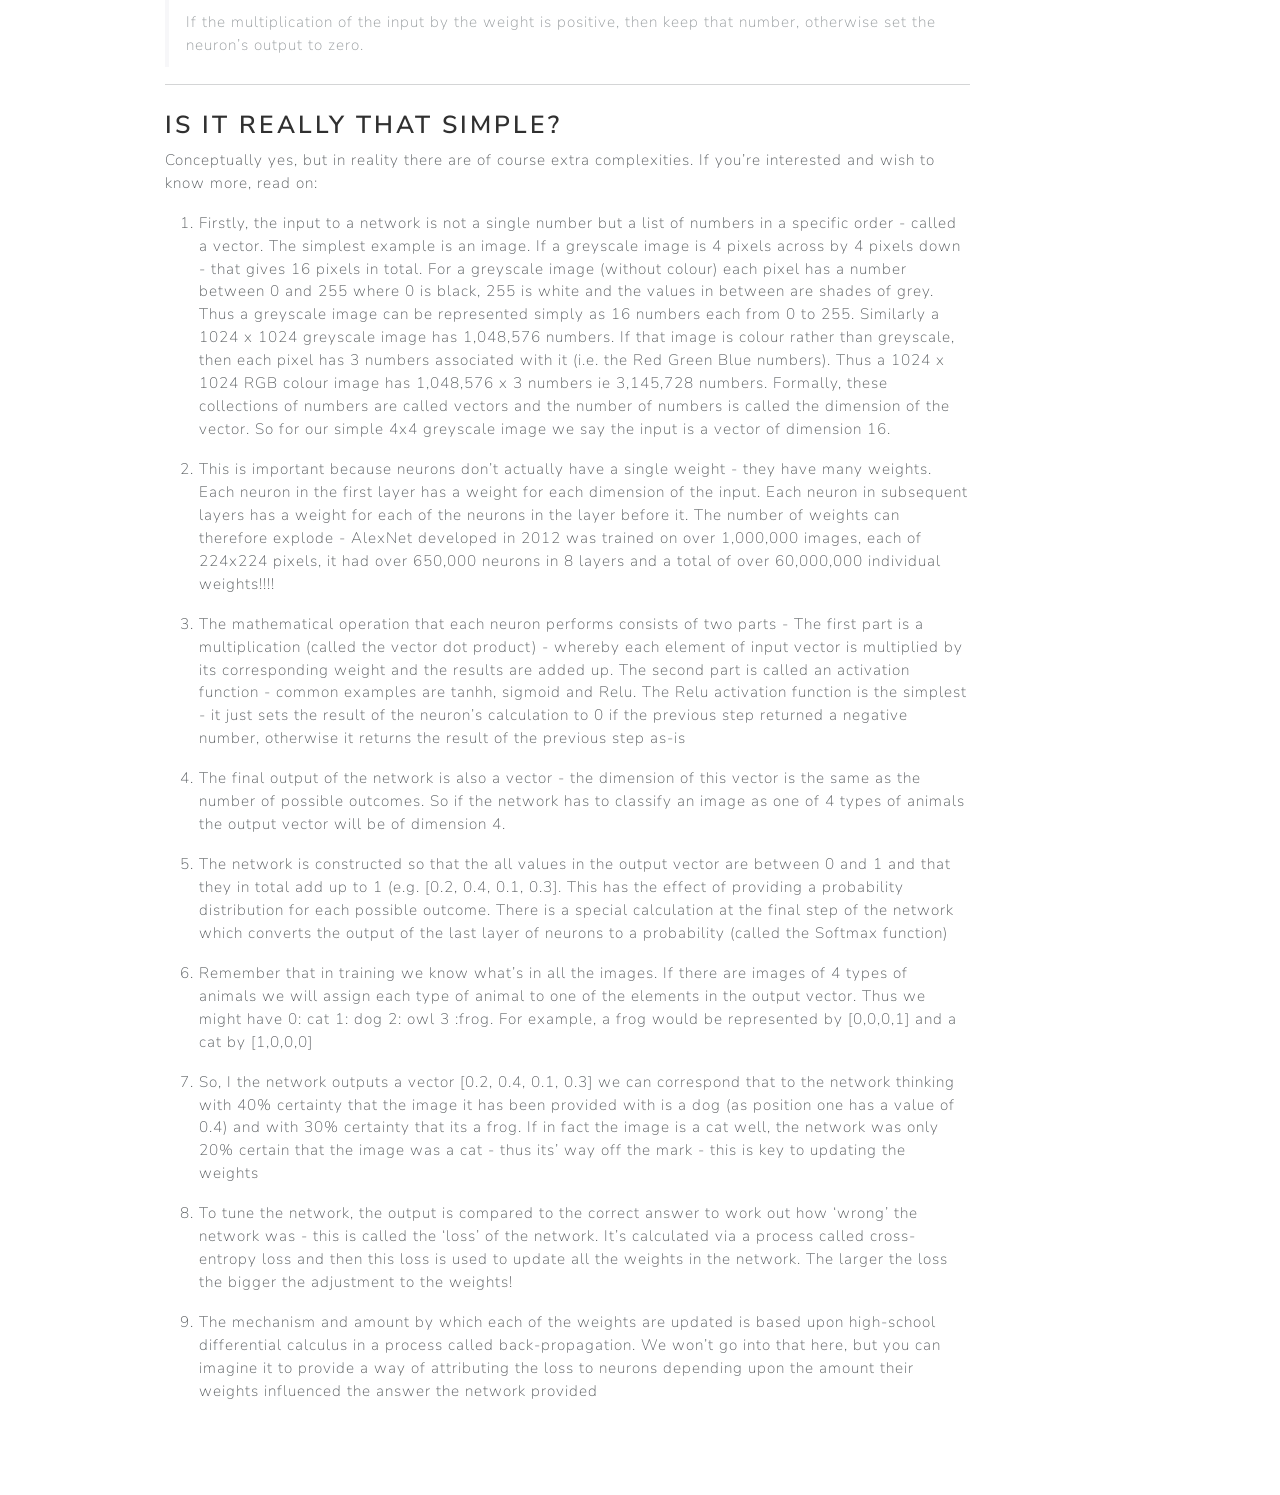
==== commit f3509692: "reverted" ====
--- a/ml-fundamentals/chapters/neural_networks.html
+++ b/ml-fundamentals/chapters/neural_networks.html
@@ -1,12 +1,10 @@
 <!DOCTYPE html>
-<html xmlns="http://www.w3.org/1999/xhtml" lang="en" xml:lang="en">
-
-<head>
-
-<meta charset="utf-8" />
-<meta name="generator" content="quarto-1.8.27" />
-
-<meta name="viewport" content="width=device-width, initial-scale=1.0, user-scalable=yes" />
+<html xmlns="http://www.w3.org/1999/xhtml" lang="en" xml:lang="en"><head>
+
+<meta charset="utf-8">
+<meta name="generator" content="quarto-1.8.27">
+
+<meta name="viewport" content="width=device-width, initial-scale=1.0, user-scalable=yes">
 
 
 <title>A simple introduction to Neural Networks – Patrick Lowry</title>
@@ -24,7 +22,25 @@
 }
 </style>
 
-<!-- htmldependencies:E3FAD763 -->
+
+<script src="../../site_libs/quarto-nav/quarto-nav.js"></script>
+<script src="../../site_libs/quarto-nav/headroom.min.js"></script>
+<script src="../../site_libs/clipboard/clipboard.min.js"></script>
+<script src="../../site_libs/quarto-search/autocomplete.umd.js"></script>
+<script src="../../site_libs/quarto-search/fuse.min.js"></script>
+<script src="../../site_libs/quarto-search/quarto-search.js"></script>
+<meta name="quarto:offset" content="../../">
+<script src="../../site_libs/quarto-html/quarto.js" type="module"></script>
+<script src="../../site_libs/quarto-html/tabsets/tabsets.js" type="module"></script>
+<script src="../../site_libs/quarto-html/axe/axe-check.js" type="module"></script>
+<script src="../../site_libs/quarto-html/popper.min.js"></script>
+<script src="../../site_libs/quarto-html/tippy.umd.min.js"></script>
+<script src="../../site_libs/quarto-html/anchor.min.js"></script>
+<link href="../../site_libs/quarto-html/tippy.css" rel="stylesheet">
+<link href="../../site_libs/quarto-html/quarto-syntax-highlighting-ed96de9b727972fe78a7b5d16c58bf87.css" rel="stylesheet" id="quarto-text-highlighting-styles">
+<script src="../../site_libs/bootstrap/bootstrap.min.js"></script>
+<link href="../../site_libs/bootstrap/bootstrap-icons.css" rel="stylesheet">
+<link href="../../site_libs/bootstrap/bootstrap-26827f95213357c060b998e0666f8ebe.min.css" rel="stylesheet" append-hash="true" id="quarto-bootstrap" data-mode="light">
 <script id="quarto-search-options" type="application/json">{
   "location": "navbar",
   "copy-button": false,
@@ -54,39 +70,41 @@
 }</script>
 
 
-<link rel="stylesheet" href="../../assets/css/custom-dark.css" />
+<link rel="stylesheet" href="../../assets/css/custom-dark.css">
 </head>
 
-<body>
+<body class="nav-fixed quarto-light">
 
 <div id="quarto-search-results"></div>
   <header id="quarto-header" class="headroom fixed-top">
     <nav class="navbar navbar-expand-lg " data-bs-theme="dark">
       <div class="navbar-container container-fluid">
       <div class="navbar-brand-container mx-auto">
-    <a class="navbar-brand" href="/index.html">
+    <a class="navbar-brand" href="../../index.html">
     <span class="navbar-title">Patrick Lowry</span>
     </a>
   </div>
             <div id="quarto-search" class="" title="Search"></div>
-          <button class="navbar-toggler" type="button" data-bs-toggle="collapse" data-bs-target="#navbarCollapse"
-  aria-controls="navbarCollapse" role="menu" aria-expanded="false" aria-label="Toggle navigation"
-  onclick="if (window.quartoToggleHeadroom) { window.quartoToggleHeadroom(); }">
+          <button class="navbar-toggler" type="button" data-bs-toggle="collapse" data-bs-target="#navbarCollapse" aria-controls="navbarCollapse" role="menu" aria-expanded="false" aria-label="Toggle navigation" onclick="if (window.quartoToggleHeadroom) { window.quartoToggleHeadroom(); }">
   <span class="navbar-toggler-icon"></span>
 </button>
           <div class="collapse navbar-collapse" id="navbarCollapse">
             <ul class="navbar-nav navbar-nav-scroll me-auto">
   <li class="nav-item">
-    <a class="nav-link" href="/index.html"> 
+    <a class="nav-link" href="../../index.html"> 
 <span class="menu-text">Home</span></a>
   </li>  
   <li class="nav-item">
-    <a class="nav-link" href="/ml-fundamentals/"> 
+    <a class="nav-link" href="../../ml-fundamentals/"> 
 <span class="menu-text">ML Fundamentals</span></a>
   </li>  
   <li class="nav-item">
-    <a class="nav-link" href="/ml-coding/"> 
+    <a class="nav-link" href="../../ml-coding/"> 
 <span class="menu-text">ML Coding</span></a>
+  </li>  
+  <li class="nav-item">
+    <a class="nav-link" href="../../applied-ml/"> 
+<span class="menu-text">Applied ML</span></a>
   </li>  
 </ul>
           </div> <!-- /navcollapse -->
@@ -100,7 +118,23 @@
 <!-- sidebar -->
 <!-- margin-sidebar -->
     <div id="quarto-margin-sidebar" class="sidebar margin-sidebar">
-        <div id="quarto-toc-target"></div>
+        <nav id="TOC" role="doc-toc" class="toc-active">
+    <h2 id="toc-title">On this page</h2>
+   
+  <ul>
+  <li><a href="#part-1" id="toc-part-1" class="nav-link active" data-scroll-target="#part-1">Part 1</a>
+  <ul class="collapse">
+  <li><a href="#a-simple-analogy" id="toc-a-simple-analogy" class="nav-link" data-scroll-target="#a-simple-analogy">A Simple Analogy</a></li>
+  <li><a href="#extending-our-analogy-to-image-recognition" id="toc-extending-our-analogy-to-image-recognition" class="nav-link" data-scroll-target="#extending-our-analogy-to-image-recognition">Extending our Analogy to Image Recognition</a></li>
+  <li><a href="#how-could-this-ever-work" id="toc-how-could-this-ever-work" class="nav-link" data-scroll-target="#how-could-this-ever-work">How could this ever work?</a></li>
+  </ul></li>
+  <li><a href="#part-2" id="toc-part-2" class="nav-link" data-scroll-target="#part-2">Part 2</a>
+  <ul class="collapse">
+  <li><a href="#whats-happening-mathematically" id="toc-whats-happening-mathematically" class="nav-link" data-scroll-target="#whats-happening-mathematically">What’s happening mathematically?</a></li>
+  <li><a href="#is-it-really-that-simple" id="toc-is-it-really-that-simple" class="nav-link" data-scroll-target="#is-it-really-that-simple">Is it really that simple?</a></li>
+  </ul></li>
+  </ul>
+</nav>
     </div>
 <!-- main -->
 <main class="content" id="quarto-document-content">
@@ -123,27 +157,11 @@
 
 </header>
 
-<nav id="TOC" role="doc-toc">
-    <h2 id="toc-title">On this page</h2>
-   
-  <ul>
-  <li><a href="#part-1" id="toc-part-1">Part 1</a>
-  <ul>
-  <li><a href="#a-simple-analogy" id="toc-a-simple-analogy">A Simple Analogy</a></li>
-  <li><a href="#extending-our-analogy-to-image-recognition" id="toc-extending-our-analogy-to-image-recognition">Extending our Analogy to Image Recognition</a></li>
-  <li><a href="#how-could-this-ever-work" id="toc-how-could-this-ever-work">How could this ever work?</a></li>
-  </ul></li>
-  <li><a href="#part-2" id="toc-part-2">Part 2</a>
-  <ul>
-  <li><a href="#whats-happening-mathematically" id="toc-whats-happening-mathematically">What’s happening mathematically?</a></li>
-  <li><a href="#is-it-really-that-simple" id="toc-is-it-really-that-simple">Is it really that simple?</a></li>
-  </ul></li>
-  </ul>
-</nav>
+
 <p>A conceptual explanation of how neural networks work with minimal jargon and mathematics.</p>
-<hr />
+<hr>
 <section id="part-1" class="level2">
-<h2>Part 1</h2>
+<h2 class="anchored" data-anchor-id="part-1">Part 1</h2>
 <!--
 ### What is a Neural Network?
 
@@ -155,83 +173,79 @@
 
 -->
 <section id="a-simple-analogy" class="level3">
-<h3>A Simple Analogy</h3>
+<h3 class="anchored" data-anchor-id="a-simple-analogy">A Simple Analogy</h3>
 <p>Have you ever seen the TV game show ‘Tipping Point’?</p>
 <p>A contestant drops a silver disc into the top of a device consisting of vertical columns arranged side by side - each column is about a metre high. For the sake of explanation, we’ll imagine there’s a bucket underneath each column with number 1, 2, 3, or 4 written on it. The silver disc is dropped into one of the columns at the top of device and makes its way down until it pops out the bottom, landing in one of the buckets. But the path through the device is blocked by a number of rods positioned at regular intervals and aligned in horizontal rows. When the disc hits a rod, it’s pushed to the left or the right. By the time it reaches the bottom, the disc could end up in a bucket to the right or left of where it was originally dropped in. The contestant is trying to get the disc to end up in a particular bucket in order to win a prize.</p>
 <div class="quarto-figure quarto-figure-center">
-<figure>
-<p><img src="tipping_point_1.png" class="img-fluid" style="width:50.0%" /></p>
+<figure class="figure">
+<p><img src="tipping_point_1.png" class="img-fluid figure-img" style="width:50.0%"></p>
 <figcaption>A typical game setup with four columns and 3 rows of 4 rods. Here, the disc is placed by the contestant in column 3 but actually ends up in bucket 1 after hitting 3 rods along the way.</figcaption>
 </figure>
 </div>
 </section>
 <section id="extending-our-analogy-to-image-recognition" class="level3">
-<h3>Extending our Analogy to Image Recognition</h3>
+<h3 class="anchored" data-anchor-id="extending-our-analogy-to-image-recognition">Extending our Analogy to Image Recognition</h3>
 <p>One of the many applications of a neural netork is image recognition whereby the network is presented with an image and must predict what’s in it. The Tipping Point game provides a useful analogy, but we’ll constrain the problem domain for the purpose of illustration. Imagine there’s an image of a cat and the network must predict which animal is in the image from a choice of 4 options - an owl, dog, cat or frog.</p>
 <p>The silver disc represents the input image of a cat. The buckets at the bottom of the device represent the options the network must choose between (also called the predictions) and the rods represent the neurons.</p>
 <p>The path of the disc through the device mirrors how data moves through a neural network. As the disc travels down from the top, it’s nudged by each rod until it eventually lands in a bucket at the bottom. In the same way, data representing the image of the cat enters the network and passes through layers of neurons. Rather than physically nudging a disc, each neuron performs a small calculation on the data and passes the result to the layer below - effectively a ‘virtual nudge’. By the time the data reaches the final layer, the combination of all calculations performed by all the neurons to that point produces a final result which positions the disc in one of the 4 buckets - this is the network’s prediction.</p>
 <div class="quarto-figure quarto-figure-center">
-<figure>
-<p><img src="tipping_point_3.png" class="img-fluid" style="width:50.0%" /></p>
+<figure class="figure">
+<p><img src="tipping_point_3.png" class="img-fluid figure-img" style="width:50.0%"></p>
 <figcaption>Here the rods have nudged the disc to the far right such that it ends up in the bucket marked ‘frog’ - the network has made the wrong prediction.</figcaption>
 </figure>
 </div>
-<hr />
+<hr>
 </section>
 <section id="how-could-this-ever-work" class="level3">
-<h3>How could this ever work?</h3>
+<h3 class="anchored" data-anchor-id="how-could-this-ever-work">How could this ever work?</h3>
 <p>The secret to making correct predictions, is that each rod doesn’t nudge the disc by the same amount. All the rods can be tuned to nudge by different amounts. With enough rods (and a neural network has many neurons), the combination of all nudges results in the image being placed in the correct bucket.</p>
 <p>In neural network terms, rather than physically nudging a disc, a neuron performs a simple calculation on its input data. The scale of this calculation (akin to the force a rod applies) is controlled by numbers called weights - each neuron has its own set of weights. Through a long sequence of trial and error, the weights are minutely adjusted over and over until the neurons’ calculations ‘nudge’ the data into the correct bucket. This trial and error process is what’s referred to as ‘training’.</p>
 <p>The key to training a network is to prepare hundreds of example images where we already know what’s in each image (the correct term is that the data is labelled). In our example, training data would consist of hundreds of images of cats, dogs, owls and frogs. At the start of training, the weights associated with all the neurons are initialised with random numbers. The first image is fed into the network, each neuron performs its calculation and the final result represents the prediction of the network. Whenever the network ‘predicts’ the wrong answer, the weights of all the neurons are modified very slightly (through a process called back propagation) and the next image is fed in. Eventually the weights of each neuron become so finely tuned that the network starts to predict right almost every time (this is called convergence).</p>
 <p>Once the network has converged, training can be deemed to have been completed and the weights are frozen. The network can now be used to predict whether an image it’s never seen before contains a cat, dog, owl or frog!</p>
 <div class="quarto-figure quarto-figure-center">
-<figure>
-<p><img src="tipping_point_4.png" class="img-fluid" style="width:50.0%" /></p>
+<figure class="figure">
+<p><img src="tipping_point_4.png" class="img-fluid figure-img" style="width:50.0%"></p>
 <figcaption>The netowrk predicts correctly after training</figcaption>
 </figure>
 </div>
 <p>Although this example has focussed on image recognition, the process is almost identical for many different problem domains - whether it be word prediction, sentiment analysis, voice recognition etc.</p>
-<hr />
+<hr>
 </section>
 </section>
 <section id="part-2" class="level2">
-<h2>Part 2</h2>
+<h2 class="anchored" data-anchor-id="part-2">Part 2</h2>
 <section id="whats-happening-mathematically" class="level3">
-<h3>What’s happening mathematically?</h3>
+<h3 class="anchored" data-anchor-id="whats-happening-mathematically">What’s happening mathematically?</h3>
 <p>Each neuron in a network performs a very simple calculation which amounts to multiplying the input it receives by its weight and then applying a factor on top - the factor is called the activation.</p>
 <p>The weight of a neuron is just a number, assigned randomly at first and then modified through training.</p>
 <p>The input to a layer of neurons is the output from the previous layer. The first set of neurons don’t have a predecessor, their input is a numerical representation of the item we want the network to analyse - whether that be an image, a word, a piece of audio etc. All these types of input can be represented as numbers. An image, for example, is just a set of pixels where each pixel is a number from 0 to 255 (actually, for a colour image, each pixel has 3 numbers - one for each of Red, Green and Blue (RGB). For a greyscale image, there’s only one number per pixel - ranging from 0 for white up to 255 for black)</p>
 <p>There are various types of activation, but a simple one is called Relu which essentially performs this calculation:</p>
-<blockquote>
+<blockquote class="blockquote">
 <p>If the multiplication of the input by the weight is positive, then keep that number, otherwise set the neuron’s output to zero.</p>
 </blockquote>
-<hr />
+<hr>
 </section>
 <section id="is-it-really-that-simple" class="level3">
-<h3>Is it really that simple?</h3>
+<h3 class="anchored" data-anchor-id="is-it-really-that-simple">Is it really that simple?</h3>
 <p>Conceptually yes, but in reality there are of course extra complexities. If you’re interested and wish to know more, read on:</p>
 <ol type="1">
-<li><p>Firstly, the input to a network is not a single number but a list of numbers in a specific order - called a vector. The simplest example is an image. If a greyscale image is 4 pixels across by 4 pixels down - that gives 16 pixels in total. For a greyscale image (without colour) each pixel has a number between 0 and 255 where 0 is black, 255 is white and the values in between are shades of grey. Thus a greyscale image can be represented simply as 16 numbers each from 0 to 255. Similarly a 1024 x 1024 greyscale image has 1,048,576 numbers. If that image is colour rather than greyscale, then each pixel has 3 numbers associated with it (i.e. the Red Green Blue numbers). Thus a 1024 x 1024 RGB colour image has 1,048,576 x 3 numbers ie 3,145,728 numbers. Formally, these collections of numbers are called vectors and the number of numbers is called the dimension of the vector. So for our simple 4x4 greyscale image we say the input is a vector of dimension 16.</p></li>
+<li><p>Firstly, the input to a network is not a single number but a list of numbers in a specific order - called a vector. The simplest example is an image. If a greyscale image is 4 pixels across by 4 pixels down - that gives 16 pixels in total. For a greyscale image (without colour) each pixel has a number between 0 and 255 where 0 is black, 255 is white and the values in between are shades of grey. Thus a greyscale image can be represented simply as 16 numbers each from 0 to 255. Similarly a 1024 x 1024 greyscale image has 1,048,576 numbers. If that image is colour rather than greyscale, then each pixel has 3 numbers associated with it (i.e.&nbsp;the Red Green Blue numbers). Thus a 1024 x 1024 RGB colour image has 1,048,576 x 3 numbers ie 3,145,728 numbers. Formally, these collections of numbers are called vectors and the number of numbers is called the dimension of the vector. So for our simple 4x4 greyscale image we say the input is a vector of dimension 16.</p></li>
 <li><p>This is important because neurons don’t actually have a single weight - they have many weights. Each neuron in the first layer has a weight for each dimension of the input. Each neuron in subsequent layers has a weight for each of the neurons in the layer before it. The number of weights can therefore explode - AlexNet developed in 2012 was trained on over 1,000,000 images, each of 224x224 pixels, it had over 650,000 neurons in 8 layers and a total of over 60,000,000 individual weights!!!!</p></li>
 <li><p>The mathematical operation that each neuron performs consists of two parts - The first part is a multiplication (called the vector dot product) - whereby each element of input vector is multiplied by its corresponding weight and the results are added up. The second part is called an activation function - common examples are tanhh, sigmoid and Relu. The Relu activation function is the simplest - it just sets the result of the neuron’s calculation to 0 if the previous step returned a negative number, otherwise it returns the result of the previous step as-is</p></li>
 <li><p>The final output of the network is also a vector - the dimension of this vector is the same as the number of possible outcomes. So if the network has to classify an image as one of 4 types of animals the output vector will be of dimension 4.</p></li>
-<li><p>The network is constructed so that the all values in the output vector are between 0 and 1 and that they in total add up to 1 (e.g. [0.2, 0.4, 0.1, 0.3]. This has the effect of providing a probability distribution for each possible outcome. There is a special calculation at the final step of the network which converts the output of the last layer of neurons to a probability (called the Softmax function)</p></li>
+<li><p>The network is constructed so that the all values in the output vector are between 0 and 1 and that they in total add up to 1 (e.g.&nbsp;[0.2, 0.4, 0.1, 0.3]. This has the effect of providing a probability distribution for each possible outcome. There is a special calculation at the final step of the network which converts the output of the last layer of neurons to a probability (called the Softmax function)</p></li>
 <li><p>Remember that in training we know what’s in all the images. If there are images of 4 types of animals we will assign each type of animal to one of the elements in the output vector. Thus we might have 0: cat 1: dog 2: owl 3 :frog. For example, a frog would be represented by [0,0,0,1] and a cat by [1,0,0,0]</p></li>
 <li><p>So, I the network outputs a vector [0.2, 0.4, 0.1, 0.3] we can correspond that to the network thinking with 40% certainty that the image it has been provided with is a dog (as position one has a value of 0.4) and with 30% certainty that its a frog. If in fact the image is a cat well, the network was only 20% certain that the image was a cat - thus its’ way off the mark - this is key to updating the weights</p></li>
 <li><p>To tune the network, the output is compared to the correct answer to work out how ‘wrong’ the network was - this is called the ‘loss’ of the network. It’s calculated via a process called cross-entropy loss and then this loss is used to update all the weights in the network. The larger the loss the bigger the adjustment to the weights!</p></li>
 <li><p>The mechanism and amount by which each of the weights are updated is based upon high-school differential calculus in a process called back-propagation. We won’t go into that here, but you can imagine it to provide a way of attributing the loss to neurons depending upon the amount their weights influenced the answer the network provided</p></li>
 </ol>
-<div id="quarto-navigation-envelope" class="hidden">
-<p><span class="hidden quarto-markdown-envelope-contents" data-render-id="cXVhcnRvLWludC1zaWRlYmFyLXRpdGxl">Patrick Lowry</span> <span class="hidden quarto-markdown-envelope-contents" data-render-id="cXVhcnRvLWludC1uYXZiYXItdGl0bGU=">Patrick Lowry</span> <span class="hidden quarto-markdown-envelope-contents" data-render-id="cXVhcnRvLWludC1uYXZiYXI6SG9tZQ==">Home</span> <span class="hidden quarto-markdown-envelope-contents" data-render-id="cXVhcnRvLWludC1uYXZiYXI6L2luZGV4Lmh0bWw=">/index.html</span> <span class="hidden quarto-markdown-envelope-contents" data-render-id="cXVhcnRvLWludC1uYXZiYXI6TUwgRnVuZGFtZW50YWxz">ML Fundamentals</span> <span class="hidden quarto-markdown-envelope-contents" data-render-id="cXVhcnRvLWludC1uYXZiYXI6L21sLWZ1bmRhbWVudGFscy8=">/ml-fundamentals/</span> <span class="hidden quarto-markdown-envelope-contents" data-render-id="cXVhcnRvLWludC1uYXZiYXI6TUwgQ29kaW5n">ML Coding</span> <span class="hidden quarto-markdown-envelope-contents" data-render-id="cXVhcnRvLWludC1uYXZiYXI6L21sLWNvZGluZy8=">/ml-coding/</span></p>
-</div>
-<div id="quarto-meta-markdown" class="hidden">
-<p><span class="hidden quarto-markdown-envelope-contents" data-render-id="cXVhcnRvLW1ldGF0aXRsZQ==">A simple introduction to Neural Networks – Patrick Lowry</span> <span class="hidden quarto-markdown-envelope-contents" data-render-id="cXVhcnRvLXR3aXR0ZXJjYXJkdGl0bGU=">A simple introduction to Neural Networks – Patrick Lowry</span> <span class="hidden quarto-markdown-envelope-contents" data-render-id="cXVhcnRvLW9nY2FyZHRpdGxl">A simple introduction to Neural Networks – Patrick Lowry</span> <span class="hidden quarto-markdown-envelope-contents" data-render-id="cXVhcnRvLW1ldGFzaXRlbmFtZQ==">Patrick Lowry</span> <span class="hidden quarto-markdown-envelope-contents" data-render-id="cXVhcnRvLXR3aXR0ZXJjYXJkZGVzYw=="></span> <span class="hidden quarto-markdown-envelope-contents" data-render-id="cXVhcnRvLW9nY2FyZGRkZXNj"></span></p>
-</div>
+
+
 </section>
 </section>
 
 </main> <!-- /main -->
-<script id = "quarto-html-after-body" type="application/javascript">
+<script id="quarto-html-after-body" type="application/javascript">
   window.document.addEventListener("DOMContentLoaded", function (event) {
     const icon = "";
     const anchorJS = new window.AnchorJS();
@@ -633,6 +647,7 @@
   </script>
 </div> <!-- /content -->
 
-</body>
-
-</html>
+
+
+
+</body></html>
--- a/site_libs/quarto-html/tippy.css
+++ b/site_libs/quarto-html/tippy.css
@@ -0,0 +1 @@
+.tippy-box[data-animation=fade][data-state=hidden]{opacity:0}[data-tippy-root]{max-width:calc(100vw - 10px)}.tippy-box{position:relative;background-color:#333;color:#fff;border-radius:4px;font-size:14px;line-height:1.4;white-space:normal;outline:0;transition-property:transform,visibility,opacity}.tippy-box[data-placement^=top]>.tippy-arrow{bottom:0}.tippy-box[data-placement^=top]>.tippy-arrow:before{bottom:-7px;left:0;border-width:8px 8px 0;border-top-color:initial;transform-origin:center top}.tippy-box[data-placement^=bottom]>.tippy-arrow{top:0}.tippy-box[data-placement^=bottom]>.tippy-arrow:before{top:-7px;left:0;border-width:0 8px 8px;border-bottom-color:initial;transform-origin:center bottom}.tippy-box[data-placement^=left]>.tippy-arrow{right:0}.tippy-box[data-placement^=left]>.tippy-arrow:before{border-width:8px 0 8px 8px;border-left-color:initial;right:-7px;transform-origin:center left}.tippy-box[data-placement^=right]>.tippy-arrow{left:0}.tippy-box[data-placement^=right]>.tippy-arrow:before{left:-7px;border-width:8px 8px 8px 0;border-right-color:initial;transform-origin:center right}.tippy-box[data-inertia][data-state=visible]{transition-timing-function:cubic-bezier(.54,1.5,.38,1.11)}.tippy-arrow{width:16px;height:16px;color:#333}.tippy-arrow:before{content:"";position:absolute;border-color:transparent;border-style:solid}.tippy-content{position:relative;padding:5px 9px;z-index:1}
--- a/site_libs/quarto-html/quarto-syntax-highlighting-ed96de9b727972fe78a7b5d16c58bf87.css
+++ b/site_libs/quarto-html/quarto-syntax-highlighting-ed96de9b727972fe78a7b5d16c58bf87.css
@@ -0,0 +1,236 @@
+/* quarto syntax highlight colors */
+:root {
+  --quarto-hl-ot-color: #003B4F;
+  --quarto-hl-at-color: #657422;
+  --quarto-hl-ss-color: #20794D;
+  --quarto-hl-an-color: #5E5E5E;
+  --quarto-hl-fu-color: #4758AB;
+  --quarto-hl-st-color: #20794D;
+  --quarto-hl-cf-color: #003B4F;
+  --quarto-hl-op-color: #5E5E5E;
+  --quarto-hl-er-color: #AD0000;
+  --quarto-hl-bn-color: #AD0000;
+  --quarto-hl-al-color: #AD0000;
+  --quarto-hl-va-color: #111111;
+  --quarto-hl-bu-color: inherit;
+  --quarto-hl-ex-color: inherit;
+  --quarto-hl-pp-color: #AD0000;
+  --quarto-hl-in-color: #5E5E5E;
+  --quarto-hl-vs-color: #20794D;
+  --quarto-hl-wa-color: #5E5E5E;
+  --quarto-hl-do-color: #5E5E5E;
+  --quarto-hl-im-color: #00769E;
+  --quarto-hl-ch-color: #20794D;
+  --quarto-hl-dt-color: #AD0000;
+  --quarto-hl-fl-color: #AD0000;
+  --quarto-hl-co-color: #5E5E5E;
+  --quarto-hl-cv-color: #5E5E5E;
+  --quarto-hl-cn-color: #8f5902;
+  --quarto-hl-sc-color: #5E5E5E;
+  --quarto-hl-dv-color: #AD0000;
+  --quarto-hl-kw-color: #003B4F;
+}
+
+/* other quarto variables */
+:root {
+  --quarto-font-monospace: SFMono-Regular, Menlo, Monaco, Consolas, "Liberation Mono", "Courier New", monospace;
+}
+
+/* syntax highlight based on Pandoc's rules */
+pre > code.sourceCode > span {
+  color: #003B4F;
+}
+
+code.sourceCode > span {
+  color: #003B4F;
+}
+
+div.sourceCode,
+div.sourceCode pre.sourceCode {
+  color: #003B4F;
+}
+
+/* Normal */
+code span {
+  color: #003B4F;
+}
+
+/* Alert */
+code span.al {
+  color: #AD0000;
+  font-style: inherit;
+}
+
+/* Annotation */
+code span.an {
+  color: #5E5E5E;
+  font-style: inherit;
+}
+
+/* Attribute */
+code span.at {
+  color: #657422;
+  font-style: inherit;
+}
+
+/* BaseN */
+code span.bn {
+  color: #AD0000;
+  font-style: inherit;
+}
+
+/* BuiltIn */
+code span.bu {
+  font-style: inherit;
+}
+
+/* ControlFlow */
+code span.cf {
+  color: #003B4F;
+  font-weight: bold;
+  font-style: inherit;
+}
+
+/* Char */
+code span.ch {
+  color: #20794D;
+  font-style: inherit;
+}
+
+/* Constant */
+code span.cn {
+  color: #8f5902;
+  font-style: inherit;
+}
+
+/* Comment */
+code span.co {
+  color: #5E5E5E;
+  font-style: inherit;
+}
+
+/* CommentVar */
+code span.cv {
+  color: #5E5E5E;
+  font-style: italic;
+}
+
+/* Documentation */
+code span.do {
+  color: #5E5E5E;
+  font-style: italic;
+}
+
+/* DataType */
+code span.dt {
+  color: #AD0000;
+  font-style: inherit;
+}
+
+/* DecVal */
+code span.dv {
+  color: #AD0000;
+  font-style: inherit;
+}
+
+/* Error */
+code span.er {
+  color: #AD0000;
+  font-style: inherit;
+}
+
+/* Extension */
+code span.ex {
+  font-style: inherit;
+}
+
+/* Float */
+code span.fl {
+  color: #AD0000;
+  font-style: inherit;
+}
+
+/* Function */
+code span.fu {
+  color: #4758AB;
+  font-style: inherit;
+}
+
+/* Import */
+code span.im {
+  color: #00769E;
+  font-style: inherit;
+}
+
+/* Information */
+code span.in {
+  color: #5E5E5E;
+  font-style: inherit;
+}
+
+/* Keyword */
+code span.kw {
+  color: #003B4F;
+  font-weight: bold;
+  font-style: inherit;
+}
+
+/* Operator */
+code span.op {
+  color: #5E5E5E;
+  font-style: inherit;
+}
+
+/* Other */
+code span.ot {
+  color: #003B4F;
+  font-style: inherit;
+}
+
+/* Preprocessor */
+code span.pp {
+  color: #AD0000;
+  font-style: inherit;
+}
+
+/* SpecialChar */
+code span.sc {
+  color: #5E5E5E;
+  font-style: inherit;
+}
+
+/* SpecialString */
+code span.ss {
+  color: #20794D;
+  font-style: inherit;
+}
+
+/* String */
+code span.st {
+  color: #20794D;
+  font-style: inherit;
+}
+
+/* Variable */
+code span.va {
+  color: #111111;
+  font-style: inherit;
+}
+
+/* VerbatimString */
+code span.vs {
+  color: #20794D;
+  font-style: inherit;
+}
+
+/* Warning */
+code span.wa {
+  color: #5E5E5E;
+  font-style: italic;
+}
+
+.prevent-inlining {
+  content: "</";
+}
+
+/*# sourceMappingURL=0920dd6d7437995b8cdf7429764427b1.css.map */
